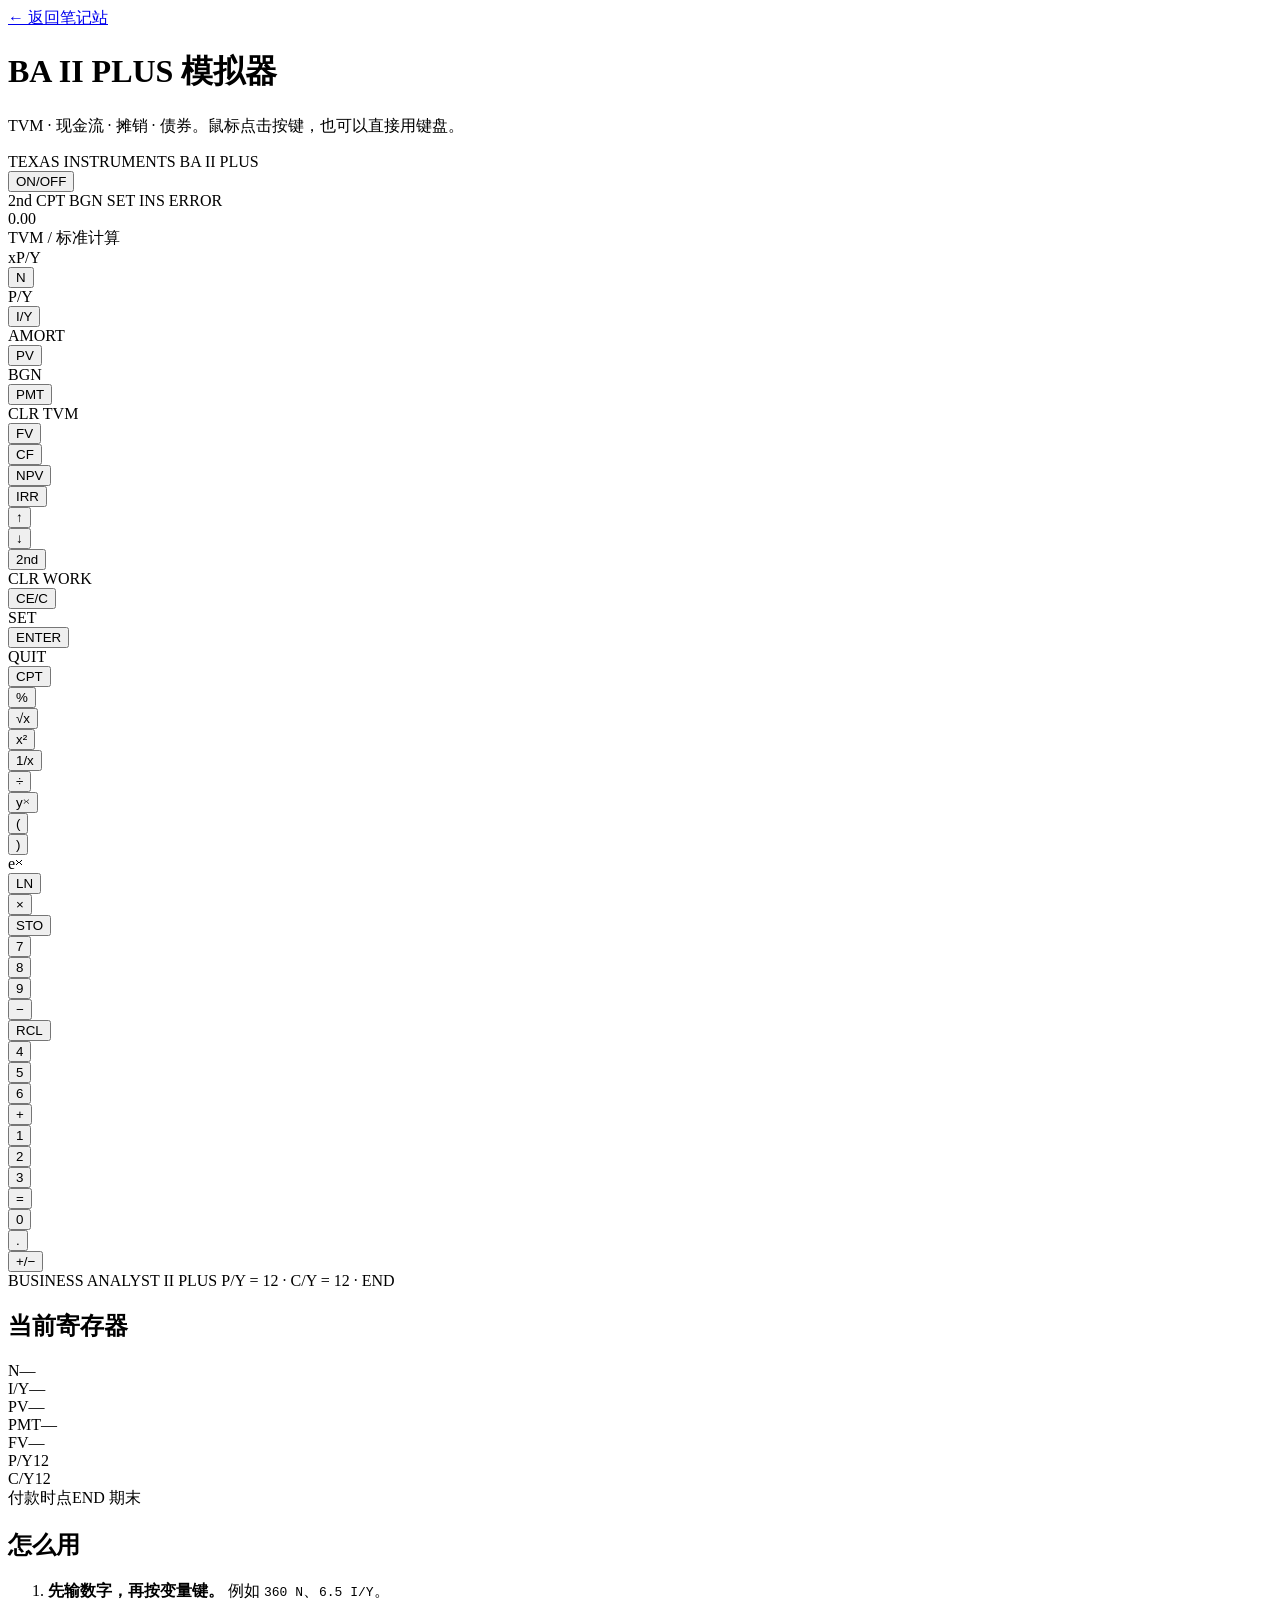
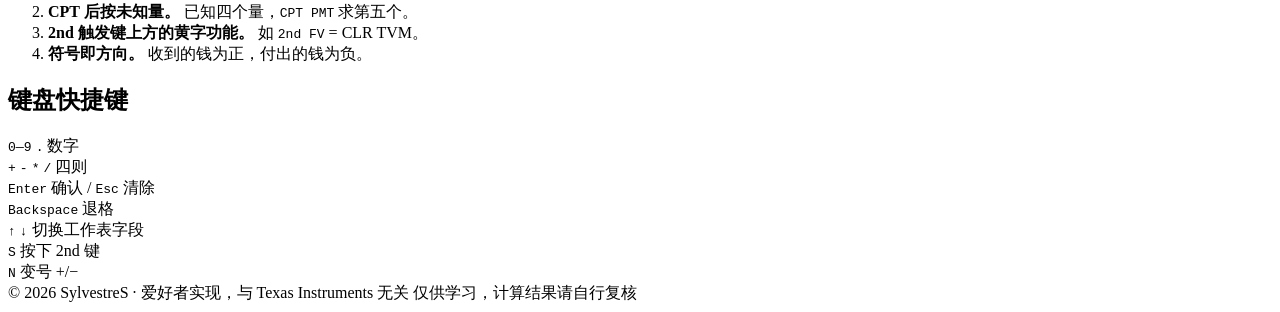
==== calc/index.html @ 0bdbf12e "Add calc/index.html" ====
<!DOCTYPE html>
<html lang="zh-CN">
<head>
<meta charset="utf-8" />
<meta name="viewport" content="width=device-width, initial-scale=1" />
<title>BA II PLUS 金融计算器 · SylvestreS</title>
<meta name="description" content="浏览器里的 TI BA II PLUS 模拟器：TVM、现金流 NPV/IRR、摊销、债券，按键与真机一致。" />
<link rel="stylesheet" href="style.css" />
</head>
<body>

<header class="site-head">
  <a class="back" href="../#/">← 返回笔记站</a>
  <h1>BA II PLUS 模拟器</h1>
  <p class="sub">TVM · 现金流 · 摊销 · 债券。鼠标点击按键，也可以直接用键盘。</p>
</header>

<main class="wrap">

  <div class="calc" id="calc">
    <div class="calc-top">
      <div class="brand">
        <span class="brand-name">TEXAS INSTRUMENTS</span>
        <span class="brand-model">BA II PLUS</span>
      </div>
      <button class="onoff" id="key-onoff" type="button" title="开关机">ON/OFF</button>
    </div>

    <div class="screen" id="screen">
      <div class="indicators">
        <span class="ind" data-ind="2nd">2nd</span>
        <span class="ind" data-ind="cpt">CPT</span>
        <span class="ind" data-ind="bgn">BGN</span>
        <span class="ind" data-ind="set">SET</span>
        <span class="ind" data-ind="ins">INS</span>
        <span class="ind" data-ind="err">ERROR</span>
      </div>
      <div class="lcd">
        <span class="lcd-label" id="lcd-label"></span>
        <span class="lcd-value" id="lcd-value">0</span>
      </div>
      <div class="mode-line" id="mode-line">TVM</div>
    </div>

    <div class="keypad" id="keypad"></div>

    <div class="calc-foot">
      <span>BUSINESS ANALYST II PLUS</span>
      <span id="foot-hint">P/Y = 12 · C/Y = 12 · END</span>
    </div>
  </div>

  <aside class="panels">
    <section class="panel">
      <h2>当前寄存器</h2>
      <div class="regs" id="regs"></div>
      <div class="panel-note" id="cf-view"></div>
    </section>

    <section class="panel">
      <h2>怎么用</h2>
      <ol class="howto">
        <li><b>先输数字，再按变量键。</b> 例如 <code>360 N</code>、<code>6.5 I/Y</code>。</li>
        <li><b>CPT 后按未知量。</b> 已知四个量，<code>CPT PMT</code> 求第五个。</li>
        <li><b>2nd 触发键上方的黄字功能。</b> 如 <code>2nd FV</code> = CLR TVM。</li>
        <li><b>符号即方向。</b> 收到的钱为正，付出的钱为负。</li>
      </ol>
    </section>

    <section class="panel">
      <h2>键盘快捷键</h2>
      <div class="keys-help">
        <div><kbd>0</kbd>–<kbd>9</kbd> <kbd>.</kbd> 数字</div>
        <div><kbd>+</kbd> <kbd>-</kbd> <kbd>*</kbd> <kbd>/</kbd> 四则</div>
        <div><kbd>Enter</kbd> 确认 / <kbd>Esc</kbd> 清除</div>
        <div><kbd>Backspace</kbd> 退格</div>
        <div><kbd>↑</kbd> <kbd>↓</kbd> 切换工作表字段</div>
        <div><kbd>S</kbd> 按下 2nd 键</div>
        <div><kbd>N</kbd> 变号 +/−</div>
      </div>
    </section>
  </aside>

</main>

<footer class="site-foot">
  <span>© 2026 SylvestreS · 爱好者实现，与 Texas Instruments 无关</span>
  <span>仅供学习，计算结果请自行复核</span>
</footer>

<script src="app.js"></script>
</body>
</html>
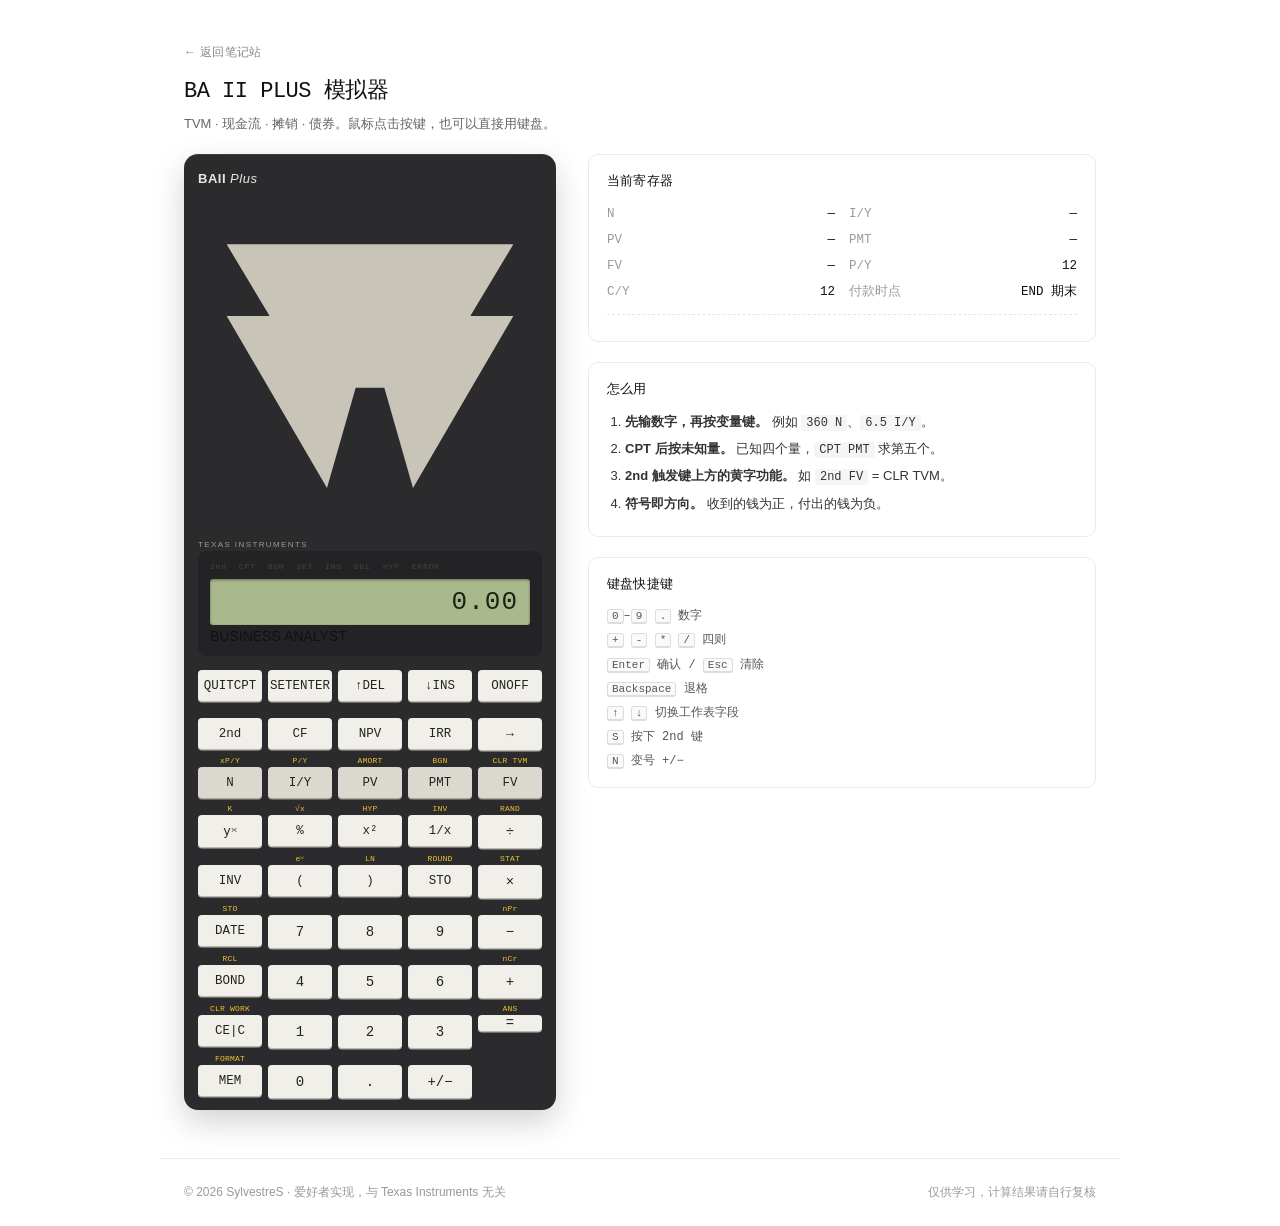
==== commit 6e89d89a: "Update calc/index.html" ====
--- a/calc/index.html
+++ b/calc/index.html
@@ -18,12 +18,18 @@
 <main class="wrap">
 
   <div class="calc" id="calc">
-    <div class="calc-top">
-      <div class="brand">
+    <div class="brand">
+      <div class="brand-row">
+        <span class="brand-model"><b>BAII</b><i> Plus</i></span>
+      </div>
+      <div class="brand-row brand-ti">
+        <!-- 德州仪器 Texas state 标志 -->
+        <svg class="ti-mark" viewBox="0 0 24 24" aria-hidden="true">
+          <path d="M2 4 L22 4 L19 9 L22 9 L15 21 L13 14 L11 14 L9 21 L2 9 L5 9 Z"
+                fill="#c9c4b8" stroke="none"/>
+        </svg>
         <span class="brand-name">TEXAS INSTRUMENTS</span>
-        <span class="brand-model">BA II PLUS</span>
       </div>
-      <button class="onoff" id="key-onoff" type="button" title="开关机">ON/OFF</button>
     </div>
 
     <div class="screen" id="screen">
@@ -33,21 +39,18 @@
         <span class="ind" data-ind="bgn">BGN</span>
         <span class="ind" data-ind="set">SET</span>
         <span class="ind" data-ind="ins">INS</span>
+        <span class="ind" data-ind="del">DEL</span>
+        <span class="ind" data-ind="hypoth">HYP</span>
         <span class="ind" data-ind="err">ERROR</span>
       </div>
       <div class="lcd">
         <span class="lcd-label" id="lcd-label"></span>
         <span class="lcd-value" id="lcd-value">0</span>
       </div>
-      <div class="mode-line" id="mode-line">TVM</div>
+      <div class="lcd-foot">BUSINESS ANALYST</div>
     </div>
 
     <div class="keypad" id="keypad"></div>
-
-    <div class="calc-foot">
-      <span>BUSINESS ANALYST II PLUS</span>
-      <span id="foot-hint">P/Y = 12 · C/Y = 12 · END</span>
-    </div>
   </div>
 
   <aside class="panels">
--- a/calc/style.css
+++ b/calc/style.css
@@ -0,0 +1,340 @@
+/* ============================================================
+   TI BA II PLUS 模拟器 · 外观
+   真机配色：深灰机身 / 米白按键 / 黄色 2nd 标签 / 黄绿 LCD
+   ============================================================ */
+
+:root {
+  --body: #2b2b2e;
+  --panel: #3a3a3f;
+  --panel-dark: #232326;
+  --lcd: #a9b98d;
+  --lcd-ink: #1d2413;
+  --key: #f1efe9;
+  --key-tvm: #dbd8d0;
+  --key-fn: #e4e1da;
+  --key-act: #c9c5bb;
+  --snd: #f2c230;
+  --ink: #23231f;
+  --ink-dim: #6a6a63;
+  --mono: "SF Mono", "Cascadia Mono", Consolas, "Liberation Mono", Menlo, monospace;
+  --sans: -apple-system, BlinkMacSystemFont, "Segoe UI", "PingFang SC",
+          "Hiragino Sans GB", "Microsoft YaHei", sans-serif;
+}
+
+* { box-sizing: border-box; }
+
+body {
+  margin: 0;
+  background: #fff;
+  color: #111;
+  font-family: var(--sans);
+  font-size: 14px;
+  line-height: 1.6;
+  -webkit-font-smoothing: antialiased;
+}
+
+/* ============ 页面框架（沿用笔记站的黑白风） ============ */
+
+.site-head {
+  max-width: 960px;
+  margin: 0 auto;
+  padding: 40px 24px 20px;
+}
+.site-head .back {
+  font-size: 12px;
+  color: #888;
+  text-decoration: none;
+  letter-spacing: 0.3px;
+}
+.site-head .back:hover { color: #111; }
+.site-head h1 {
+  font-family: var(--mono);
+  font-size: 22px;
+  font-weight: 500;
+  margin: 12px 0 4px;
+  letter-spacing: -0.5px;
+}
+.site-head .sub { margin: 0; color: #666; font-size: 13px; }
+
+.wrap {
+  max-width: 960px;
+  margin: 0 auto;
+  padding: 0 24px 48px;
+  display: grid;
+  grid-template-columns: 372px 1fr;
+  gap: 32px;
+  align-items: start;
+}
+
+.site-foot {
+  border-top: 1px solid #eee;
+  padding: 24px;
+  display: flex;
+  justify-content: space-between;
+  flex-wrap: wrap;
+  gap: 8px;
+  font-size: 12px;
+  color: #999;
+  max-width: 960px;
+  margin: 0 auto;
+}
+
+/* ============ 机身 ============ */
+
+.calc {
+  background: var(--body);
+  border-radius: 14px;
+  padding: 16px 14px 12px;
+  box-shadow: 0 1px 0 rgba(255,255,255,.08) inset,
+              0 12px 32px rgba(0,0,0,.18);
+  user-select: none;
+}
+
+.calc-top {
+  display: flex;
+  align-items: baseline;
+  justify-content: space-between;
+  padding: 0 4px 10px;
+}
+.brand { display: flex; flex-direction: column; line-height: 1.15; }
+.brand-name {
+  font-size: 8px;
+  letter-spacing: 1.4px;
+  color: #9a9a94;
+  text-transform: uppercase;
+}
+.brand-model {
+  font-size: 13px;
+  letter-spacing: 0.5px;
+  color: #e8e6e0;
+  font-weight: 500;
+}
+.onoff {
+  background: var(--key-fn);
+  border: none;
+  border-radius: 4px;
+  font-family: var(--mono);
+  font-size: 9px;
+  letter-spacing: 0.5px;
+  color: var(--ink);
+  padding: 3px 8px;
+  cursor: pointer;
+}
+.onoff:active { background: var(--key-act); }
+
+/* ============ 显示屏 ============ */
+
+.screen {
+  background: var(--panel-dark);
+  border-radius: 8px;
+  padding: 10px 12px 8px;
+  margin-bottom: 14px;
+}
+
+.indicators {
+  display: flex;
+  gap: 12px;
+  font-family: var(--mono);
+  font-size: 8px;
+  letter-spacing: 0.8px;
+  color: var(--lcd);
+  opacity: 0.22;
+  margin-bottom: 6px;
+  min-height: 11px;
+}
+.ind.on { opacity: 1; }
+.ind[data-ind="err"].on { color: #ff8b7a; }
+
+.lcd {
+  background: var(--lcd);
+  border-radius: 3px;
+  padding: 10px 12px;
+  display: flex;
+  align-items: baseline;
+  justify-content: space-between;
+  gap: 10px;
+  box-shadow: 0 1px 3px rgba(0,0,0,.4) inset;
+}
+.lcd.off { background: #8d9a76; }
+.lcd-label {
+  font-family: var(--mono);
+  font-size: 12px;
+  color: var(--lcd-ink);
+  opacity: 0.75;
+  white-space: nowrap;
+}
+.lcd-value {
+  font-family: var(--mono);
+  font-size: 26px;
+  line-height: 1;
+  color: var(--lcd-ink);
+  letter-spacing: 1px;
+  font-variant-numeric: tabular-nums;
+  overflow: hidden;
+  text-overflow: clip;
+  white-space: nowrap;
+}
+
+.mode-line {
+  font-family: var(--mono);
+  font-size: 9px;
+  letter-spacing: 0.6px;
+  color: #7d7d78;
+  margin-top: 6px;
+  min-height: 12px;
+}
+
+/* ============ 键盘 ============ */
+
+.keypad {
+  display: grid;
+  grid-template-columns: repeat(5, 1fr);
+  gap: 5px 6px;
+}
+
+.slot { display: flex; flex-direction: column; align-items: stretch; }
+
+/* 键上方的黄色 2nd 标签（真机是印在机身上的） */
+.snd {
+  font-family: var(--mono);
+  font-size: 8px;
+  letter-spacing: 0.2px;
+  color: var(--snd);
+  text-align: center;
+  height: 12px;
+  line-height: 12px;
+  white-space: nowrap;
+  overflow: hidden;
+}
+.snd.armed { color: #fff; }
+
+.key {
+  font-family: var(--mono);
+  font-size: 12.5px;
+  color: var(--ink);
+  background: var(--key);
+  border: none;
+  border-radius: 4px;
+  padding: 9px 2px 8px;
+  cursor: pointer;
+  box-shadow: 0 1.5px 0 #b9b6ad;
+  transition: background .06s, transform .04s, box-shadow .04s;
+  white-space: nowrap;
+  overflow: hidden;
+}
+.key:hover { background: #fbfaf7; }
+.key:active,
+.key.pressed {
+  background: var(--key-act);
+  transform: translateY(1.5px);
+  box-shadow: 0 0 0 #b9b6ad;
+}
+
+.key.tvm { background: var(--key-tvm); box-shadow: 0 1.5px 0 #a8a59c; }
+.key.tvm:hover { background: #e6e3dd; }
+.key.fn { background: var(--key-fn); }
+.key.fn:hover { background: #eeece7; }
+.key.enter { background: var(--key-tvm); box-shadow: 0 1.5px 0 #a8a59c; }
+.key.digit { font-size: 14px; }
+.key.op { font-size: 14px; }
+.key.arrow { font-size: 13px; }
+.key.wide { grid-column: span 2; }
+.key.tall { grid-row: span 2; padding: 0; font-size: 14px; }
+.key.blank {
+  background: transparent;
+  box-shadow: none;
+  cursor: default;
+  pointer-events: none;
+}
+.key.blank:active { transform: none; }
+
+.key.snd-active { background: var(--snd) !important; }
+
+.calc-foot {
+  display: flex;
+  justify-content: space-between;
+  font-family: var(--mono);
+  font-size: 7.5px;
+  letter-spacing: 0.5px;
+  color: #7a7a75;
+  padding: 10px 4px 0;
+}
+
+/* ============ 侧栏 ============ */
+
+.panels { display: flex; flex-direction: column; gap: 20px; }
+
+.panel {
+  border: 1px solid #ebebeb;
+  border-radius: 10px;
+  padding: 16px 18px;
+}
+.panel h2 {
+  font-size: 13px;
+  font-weight: 500;
+  margin: 0 0 12px;
+  letter-spacing: 0.2px;
+}
+
+.regs {
+  display: grid;
+  grid-template-columns: repeat(2, 1fr);
+  gap: 6px 14px;
+  font-family: var(--mono);
+  font-size: 12.5px;
+}
+.reg { display: flex; justify-content: space-between; gap: 8px; }
+.reg span:first-child { color: #999; }
+.reg span:last-child { font-variant-numeric: tabular-nums; }
+.reg.set span:last-child { color: #111; font-weight: 500; }
+
+.panel-note {
+  margin-top: 12px;
+  font-family: var(--mono);
+  font-size: 11.5px;
+  color: #777;
+  white-space: pre-wrap;
+  line-height: 1.7;
+  border-top: 1px dashed #e5e5e5;
+  padding-top: 10px;
+}
+
+.howto { margin: 0; padding-left: 18px; font-size: 13px; color: #333; }
+.howto li { margin-bottom: 6px; }
+.howto code {
+  font-family: var(--mono);
+  font-size: 12px;
+  background: #f5f5f5;
+  padding: 1px 5px;
+  border-radius: 3px;
+}
+
+.keys-help {
+  font-family: var(--mono);
+  font-size: 12px;
+  color: #555;
+  display: grid;
+  gap: 5px;
+}
+kbd {
+  font-family: var(--mono);
+  font-size: 11px;
+  border: 1px solid #ddd;
+  border-bottom-width: 2px;
+  border-radius: 3px;
+  padding: 0 4px;
+  background: #fafafa;
+}
+
+/* ============ 响应式 ============ */
+
+@media (max-width: 820px) {
+  .wrap { grid-template-columns: 1fr; }
+  .calc { max-width: 372px; margin: 0 auto; }
+}
+@media (max-width: 400px) {
+  .wrap { padding: 0 14px 32px; }
+  .key { font-size: 11.5px; padding: 8px 1px; }
+  .snd { font-size: 7px; }
+  .lcd-value { font-size: 22px; }
+}
